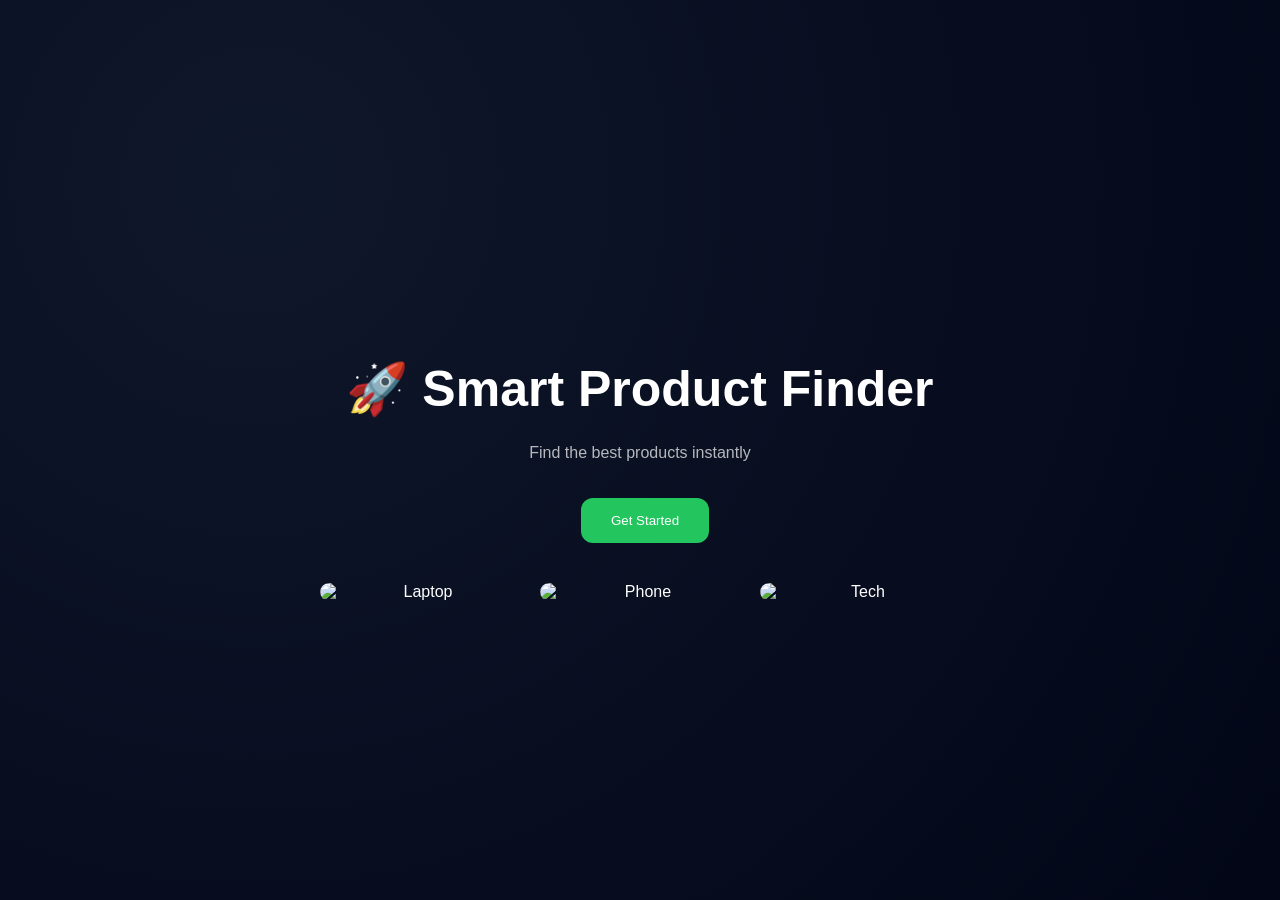
==== index.html @ 2dd52320 "final css complete" ====
<!DOCTYPE html>
<html>
<head>
<title>Smart Product Finder</title>
<link rel="stylesheet" href="static/style.css">
</head>

<body>

<div class="hero">

    <h1>🚀 Smart Product Finder</h1>
    <p>Find the best products instantly</p>

    <a href="search.html">
        <button class="start-btn">Get Started</button>
    </a>

    <!-- 🔥 IMAGE SECTION -->
    <div class="hero-images">

        <img src="https://images.unsplash.com/photo-1517336714731-489689fd1ca8" alt="Laptop">
        <img src="https://images.unsplash.com/photo-1511707171634-5f897ff02aa9" alt="Phone">
        <img src="https://images.unsplash.com/photo-1496181133206-80ce9b88a853" alt="Tech">

    </div>

</div>

</body>
</html>
---- static/style.css ----
/* BODY */
body{
margin:0;
font-family:Arial;
color:white;
background: radial-gradient(circle at 20% 20%, #0f172a, #020617);
cursor: url("https://cur.cursors-4u.net/cursors/cur-2/cur116.cur"), auto;
}

/* HERO (Landing Page) */
.hero{
height:100vh;
display:flex;
flex-direction:column;
justify-content:center;
align-items:center;
text-align:center;
}

.hero h1{
font-size:50px;
margin-bottom:10px;
}

.hero p{
opacity:0.7;
}

/* BUTTON */
.start-btn{
padding:15px 30px;
border:none;
border-radius:12px;
background:#22c55e;
color:white;
cursor:pointer;
margin-top:20px;
transition:0.3s;
}

.start-btn:hover{
transform:scale(1.1);
box-shadow:0 0 20px #22c55e;
}

/* HERO IMAGES */
.hero-images{
margin-top:40px;
display:flex;
gap:20px;
justify-content:center;
flex-wrap:wrap;
}

.hero-images img{
width:200px;
border-radius:15px;
transition:0.3s;
}

.hero-images img:hover{
transform:scale(1.1);
box-shadow:0 0 25px rgba(34,197,94,0.7);
}

/* NAVBAR */
.navbar{
display:flex;
justify-content:space-between;
align-items:center;
padding:15px 20px;
background:#0f172a;
}

.navbar a{
color:white;
text-decoration:none;
}

/* SEARCH TITLE */
h1{
text-align:center;
margin-top:60px;
}

/* SEARCH BOX */
.search-box{
text-align:center;
margin-top:20px;
}

input{
padding:15px;
width:300px;
border:none;
border-radius:10px;
outline:none;
}

/* BUTTON */
button{
padding:15px 25px;
margin-left:10px;
border:none;
border-radius:10px;
background:#22c55e;
color:white;
cursor:pointer;
transition:0.3s;
}

button:hover{
transform:scale(1.1);
box-shadow:0 0 20px #22c55e;
}

/* QUICK SEARCH */
.top-search{
text-align:center;
margin-top:20px;
}

.top-search span{
background:#22c55e;
padding:8px 12px;
margin:5px;
border-radius:8px;
cursor:pointer;
display:inline-block;
transition:0.3s;
}

.top-search span:hover{
background:#16a34a;
transform:scale(1.1);
}

/* CARDS */
.cards{
display:flex;
justify-content:center;
gap:20px;
margin-top:40px;
flex-wrap:wrap;
}

.card{
background:rgba(255,255,255,0.05);
backdrop-filter:blur(10px);
padding:20px;
border-radius:15px;
width:250px;
text-align:center;
transition:0.2s ease;
transform-style:preserve-3d;
}

.card:hover{
transform:translateY(-10px) scale(1.05);
box-shadow:0 0 30px rgba(34,197,94,0.7);
}

.card img{
width:100%;
border-radius:10px;
margin-bottom:10px;
}

/* TEXT */
.price{
color:#22c55e;
font-weight:bold;
}

.rating{
color:gold;
}

/* LOADER */
.loader{
text-align:center;
margin-top:20px;
display:none;
}
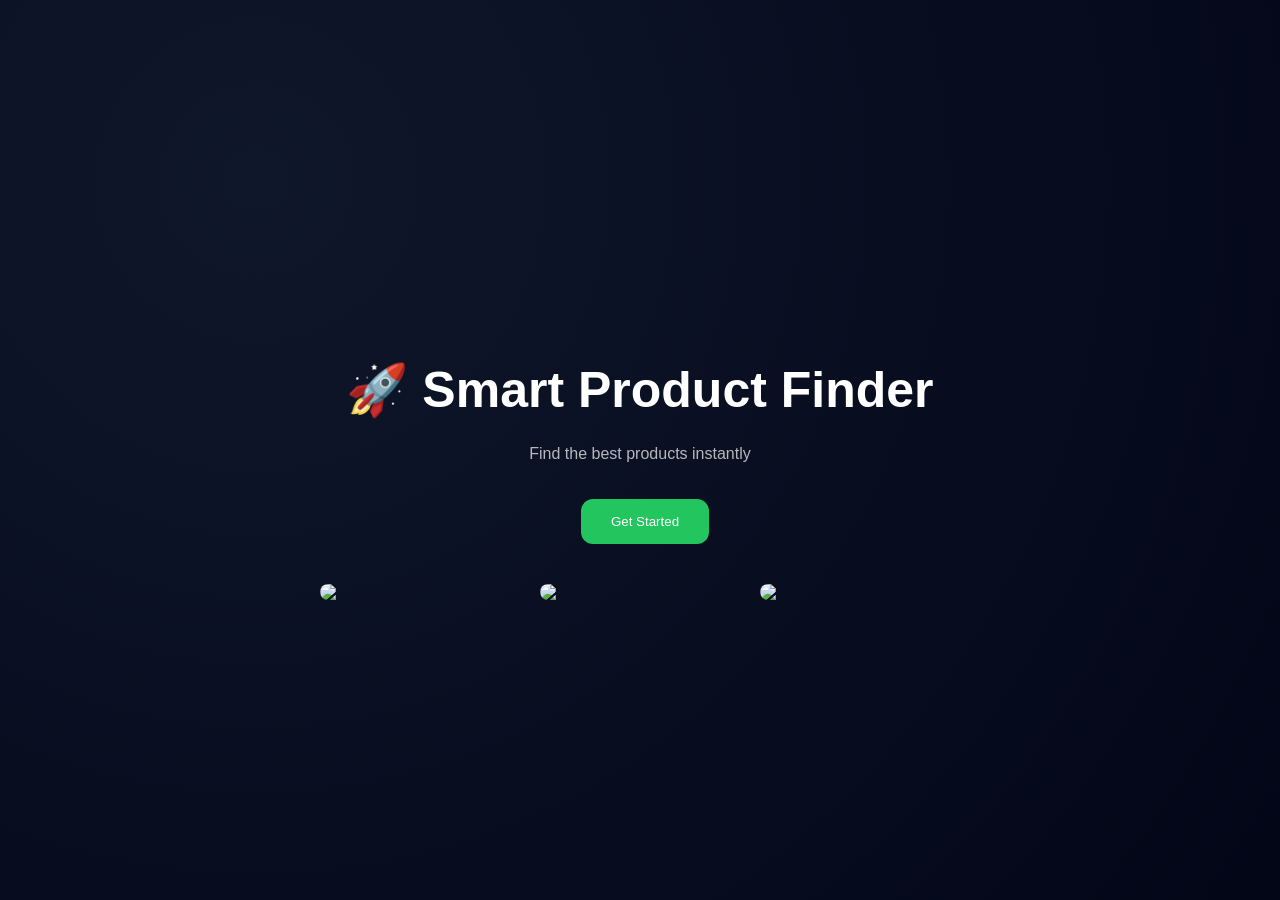
==== commit b04998b0: "added hero images" ====
--- a/index.html
+++ b/index.html
@@ -17,13 +17,13 @@
     </a>
 
     <!-- 🔥 IMAGE SECTION -->
-    <div class="hero-images">
+   <div class="hero-images">
 
-        <img src="https://images.unsplash.com/photo-1517336714731-489689fd1ca8" alt="Laptop">
-        <img src="https://images.unsplash.com/photo-1511707171634-5f897ff02aa9" alt="Phone">
-        <img src="https://images.unsplash.com/photo-1496181133206-80ce9b88a853" alt="Tech">
+    <img src="https://images.unsplash.com/photo-1517336714731-489689fd1ca8">
+    <img src="https://images.unsplash.com/photo-1511707171634-5f897ff02aa9">
+    <img src="https://images.unsplash.com/photo-1496181133206-80ce9b88a853">
 
-    </div>
+</div>
 
 </div>
 
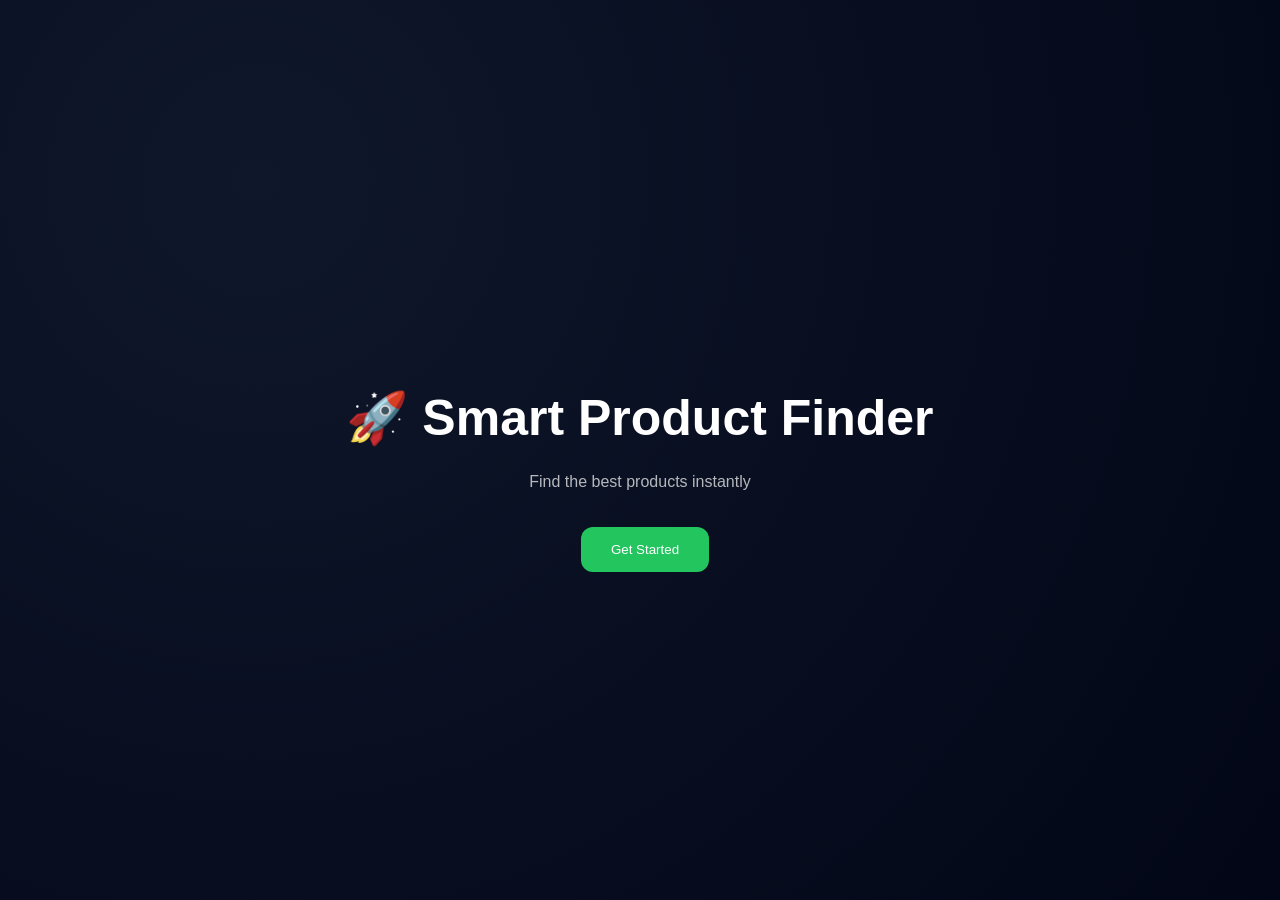
==== commit 8bb698a7: "added hero images" ====
--- a/index.html
+++ b/index.html
@@ -16,14 +16,7 @@
         <button class="start-btn">Get Started</button>
     </a>
 
-    <!-- 🔥 IMAGE SECTION -->
-   <div class="hero-images">
 
-    <img src="https://images.unsplash.com/photo-1517336714731-489689fd1ca8">
-    <img src="https://images.unsplash.com/photo-1511707171634-5f897ff02aa9">
-    <img src="https://images.unsplash.com/photo-1496181133206-80ce9b88a853">
-
-</div>
 
 </div>
 
--- a/static/style.css
+++ b/static/style.css
@@ -44,25 +44,7 @@
 box-shadow:0 0 20px #22c55e;
 }
 
-/* HERO IMAGES */
-.hero-images{
-margin-top:40px;
-display:flex;
-gap:20px;
-justify-content:center;
-flex-wrap:wrap;
-}
 
-.hero-images img{
-width:200px;
-border-radius:15px;
-transition:0.3s;
-}
-
-.hero-images img:hover{
-transform:scale(1.1);
-box-shadow:0 0 25px rgba(34,197,94,0.7);
-}
 
 /* NAVBAR */
 .navbar{
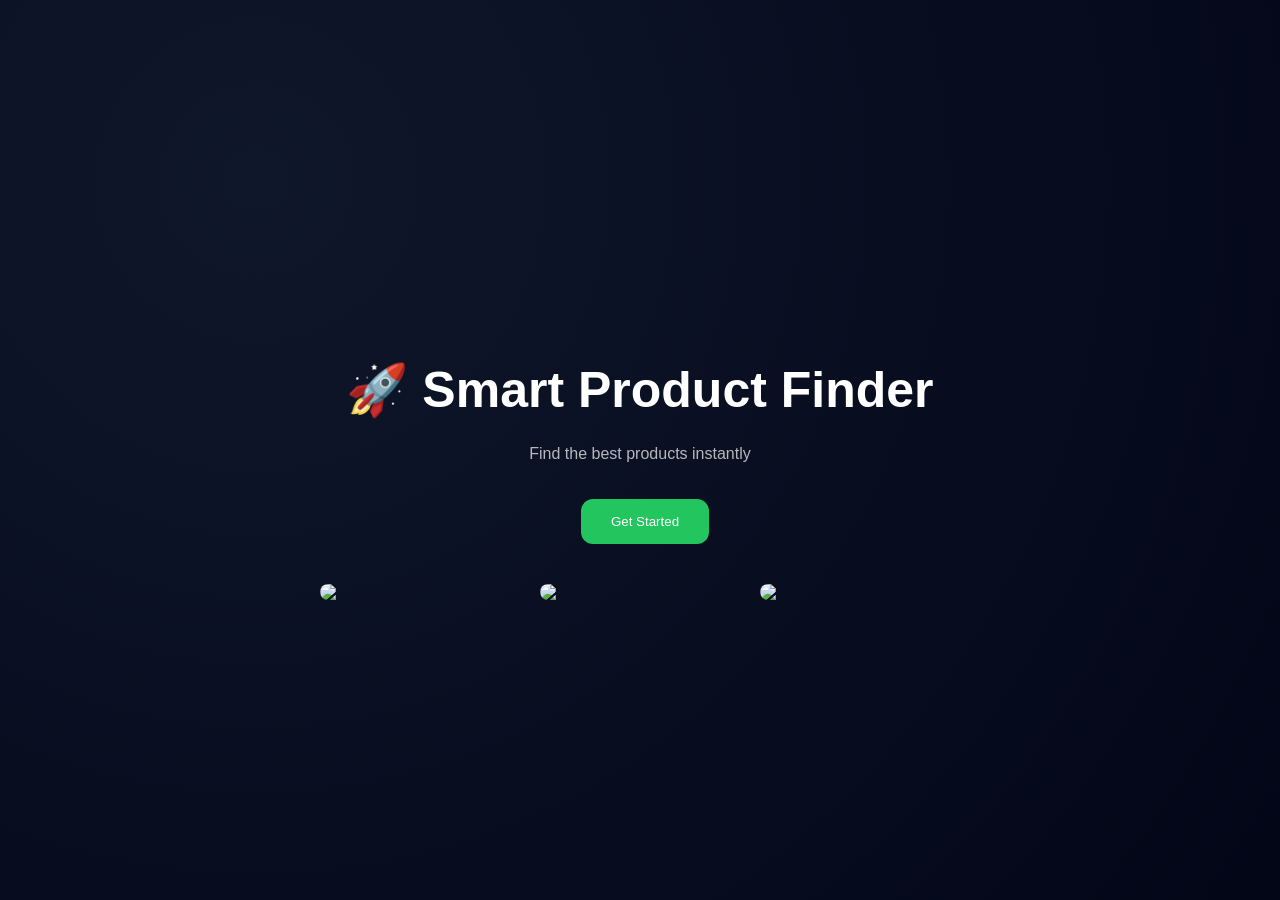
==== commit 3e502b9e: "added hero images" ====
--- a/index.html
+++ b/index.html
@@ -16,7 +16,13 @@
         <button class="start-btn">Get Started</button>
     </a>
 
+<div class="hero-images">
 
+    <img src="https://images.unsplash.com/photo-1517336714731-489689fd1ca8">
+    <img src="https://images.unsplash.com/photo-1511707171634-5f897ff02aa9">
+    <img src="https://images.unsplash.com/photo-1496181133206-80ce9b88a853">
+
+</div>
 
 </div>
 
--- a/static/style.css
+++ b/static/style.css
@@ -44,7 +44,24 @@
 box-shadow:0 0 20px #22c55e;
 }
 
+.hero-images{
+margin-top:40px;
+display:flex;
+gap:20px;
+justify-content:center;
+flex-wrap:wrap;
+}
 
+.hero-images img{
+width:200px;
+border-radius:15px;
+transition:0.3s;
+}
+
+.hero-images img:hover{
+transform:scale(1.1);
+box-shadow:0 0 25px rgba(34,197,94,0.7);
+}
 
 /* NAVBAR */
 .navbar{
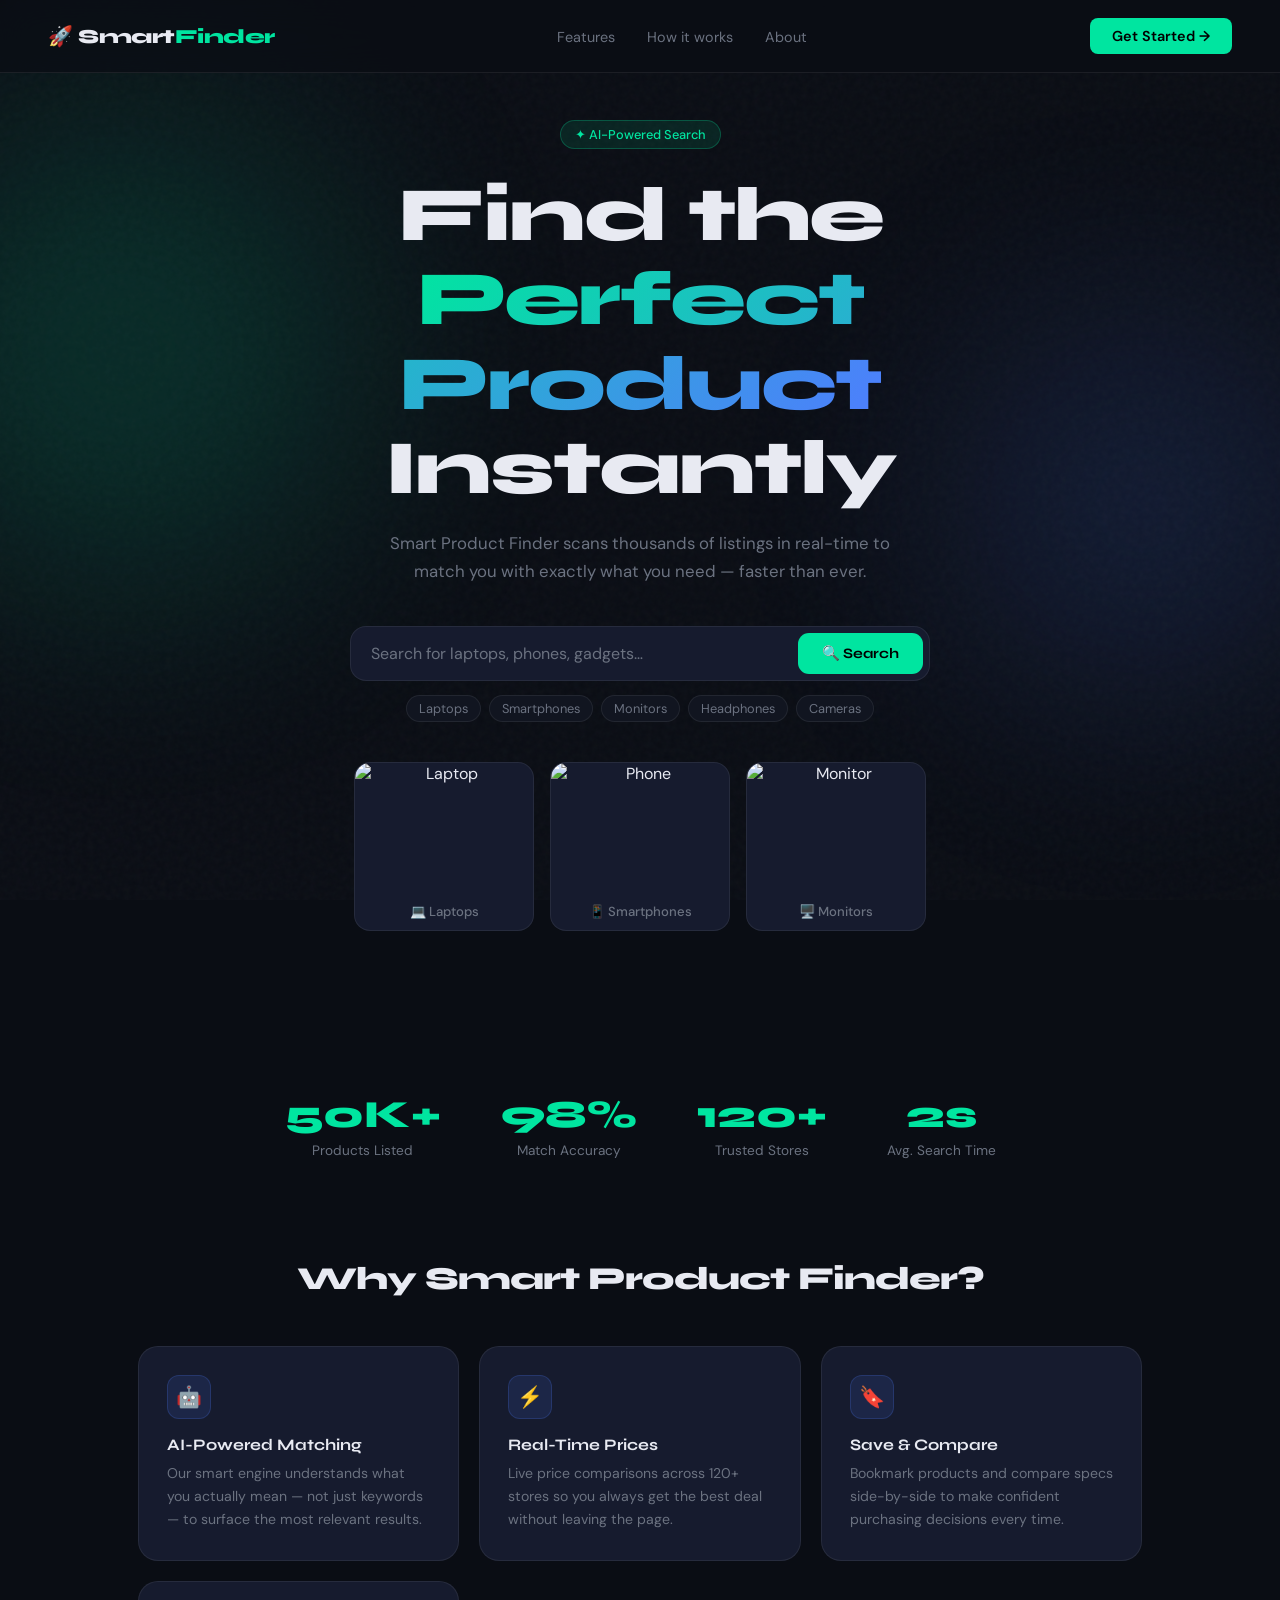
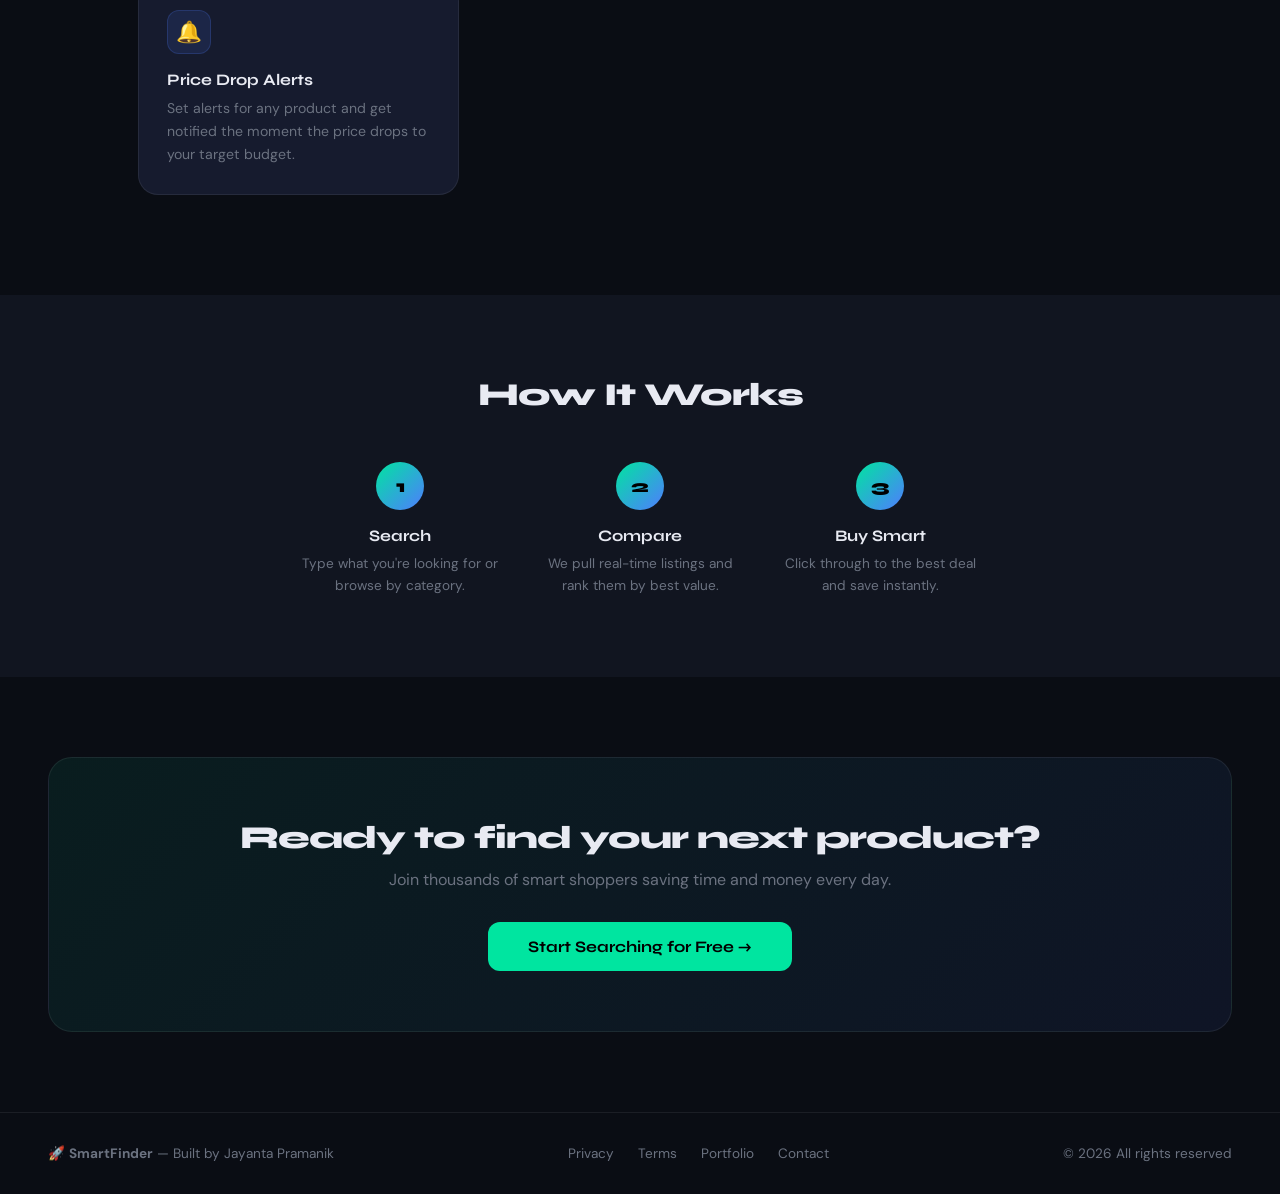
==== commit 65dec293: "added hero images" ====
--- a/index.html
+++ b/index.html
@@ -1,30 +1,420 @@
 <!DOCTYPE html>
-<html>
+<html lang="en">
 <head>
-<title>Smart Product Finder</title>
-<link rel="stylesheet" href="static/style.css">
+  <meta charset="UTF-8" />
+  <meta name="viewport" content="width=device-width, initial-scale=1.0"/>
+  <title>Smart Product Finder</title>
+  <link href="https://fonts.googleapis.com/css2?family=Syne:wght@400;600;700;800&family=DM+Sans:wght@300;400;500&display=swap" rel="stylesheet"/>
+  <style>
+    *, *::before, *::after { box-sizing: border-box; margin: 0; padding: 0; }
+
+    :root {
+      --bg: #0a0d14;
+      --surface: #111520;
+      --card: #161b2e;
+      --accent: #00e5a0;
+      --accent2: #4f7cff;
+      --text: #e8eaf2;
+      --muted: #6b7280;
+      --border: rgba(255,255,255,0.07);
+    }
+
+    html { scroll-behavior: smooth; }
+
+    body {
+      background: var(--bg);
+      color: var(--text);
+      font-family: 'DM Sans', sans-serif;
+      overflow-x: hidden;
+    }
+
+    /* ── NOISE OVERLAY ── */
+    body::before {
+      content: '';
+      position: fixed; inset: 0;
+      background-image: url("data:image/svg+xml,%3Csvg viewBox='0 0 200 200' xmlns='http://www.w3.org/2000/svg'%3E%3Cfilter id='n'%3E%3CfeTurbulence type='fractalNoise' baseFrequency='0.75' numOctaves='4' stitchTiles='stitch'/%3E%3C/filter%3E%3Crect width='100%25' height='100%25' filter='url(%23n)' opacity='0.03'/%3E%3C/svg%3E");
+      pointer-events: none; z-index: 0;
+    }
+
+    /* ── NAVBAR ── */
+    nav {
+      position: fixed; top: 0; left: 0; right: 0; z-index: 100;
+      display: flex; align-items: center; justify-content: space-between;
+      padding: 18px 48px;
+      background: rgba(10,13,20,0.7);
+      backdrop-filter: blur(20px);
+      border-bottom: 1px solid var(--border);
+    }
+    .logo {
+      font-family: 'Syne', sans-serif;
+      font-weight: 800; font-size: 1.25rem;
+      letter-spacing: -0.5px;
+    }
+    .logo span { color: var(--accent); }
+    .nav-links { display: flex; gap: 32px; list-style: none; }
+    .nav-links a {
+      color: var(--muted); text-decoration: none; font-size: 0.9rem;
+      transition: color 0.2s;
+    }
+    .nav-links a:hover { color: var(--text); }
+    .nav-cta {
+      background: var(--accent); color: #000;
+      border: none; padding: 9px 22px; border-radius: 8px;
+      font-family: 'DM Sans', sans-serif; font-weight: 600; font-size: 0.9rem;
+      cursor: pointer; transition: opacity 0.2s;
+    }
+    .nav-cta:hover { opacity: 0.85; }
+
+    /* ── HERO ── */
+    .hero {
+      min-height: 100vh;
+      display: flex; flex-direction: column;
+      align-items: center; justify-content: center;
+      text-align: center;
+      padding: 120px 24px 80px;
+      position: relative;
+    }
+
+    /* Glow blobs */
+    .blob {
+      position: absolute; border-radius: 50%;
+      filter: blur(120px); opacity: 0.15; pointer-events: none;
+    }
+    .blob-1 { width: 500px; height: 500px; background: var(--accent); top: 10%; left: -10%; }
+    .blob-2 { width: 400px; height: 400px; background: var(--accent2); top: 30%; right: -5%; }
+
+    .badge {
+      display: inline-flex; align-items: center; gap: 6px;
+      background: rgba(0,229,160,0.1); border: 1px solid rgba(0,229,160,0.25);
+      color: var(--accent); padding: 5px 14px; border-radius: 100px;
+      font-size: 0.8rem; font-weight: 500; margin-bottom: 24px;
+      animation: fadeUp 0.6s ease both;
+    }
+
+    h1 {
+      font-family: 'Syne', sans-serif;
+      font-size: clamp(2.4rem, 6vw, 5rem);
+      font-weight: 800;
+      line-height: 1.1;
+      letter-spacing: -2px;
+      max-width: 750px;
+      animation: fadeUp 0.6s 0.1s ease both;
+    }
+    h1 em {
+      font-style: normal;
+      background: linear-gradient(135deg, var(--accent), var(--accent2));
+      -webkit-background-clip: text; -webkit-text-fill-color: transparent;
+    }
+
+    .hero-sub {
+      margin-top: 18px; max-width: 500px;
+      color: var(--muted); font-size: 1.05rem; line-height: 1.7;
+      animation: fadeUp 0.6s 0.2s ease both;
+    }
+
+    /* ── SEARCH BAR ── */
+    .search-wrap {
+      margin-top: 40px; width: 100%; max-width: 580px;
+      animation: fadeUp 0.6s 0.3s ease both;
+    }
+    .search-bar {
+      display: flex; align-items: center;
+      background: var(--card);
+      border: 1.5px solid var(--border);
+      border-radius: 16px; padding: 6px 6px 6px 20px;
+      transition: border-color 0.2s;
+    }
+    .search-bar:focus-within { border-color: var(--accent); }
+    .search-bar input {
+      flex: 1; background: none; border: none; outline: none;
+      color: var(--text); font-family: 'DM Sans', sans-serif;
+      font-size: 1rem; padding: 10px 0;
+    }
+    .search-bar input::placeholder { color: var(--muted); }
+    .search-btn {
+      background: var(--accent); color: #000;
+      border: none; padding: 12px 24px; border-radius: 11px;
+      font-family: 'Syne', sans-serif; font-weight: 700; font-size: 0.9rem;
+      cursor: pointer; transition: opacity 0.2s; white-space: nowrap;
+    }
+    .search-btn:hover { opacity: 0.85; }
+
+    .search-tags {
+      margin-top: 14px; display: flex; gap: 8px; flex-wrap: wrap; justify-content: center;
+    }
+    .tag {
+      background: var(--surface); border: 1px solid var(--border);
+      color: var(--muted); padding: 4px 12px; border-radius: 100px;
+      font-size: 0.8rem; cursor: pointer; transition: all 0.2s;
+    }
+    .tag:hover { border-color: var(--accent); color: var(--accent); }
+
+    /* ── PRODUCT CARDS ── */
+    .cards-section {
+      padding: 40px 24px 0;
+      display: flex; gap: 16px; justify-content: center; flex-wrap: wrap;
+      animation: fadeUp 0.6s 0.4s ease both;
+    }
+    .prod-card {
+      width: 180px; border-radius: 16px; overflow: hidden;
+      border: 1px solid var(--border);
+      background: var(--card);
+      transition: transform 0.25s, border-color 0.25s;
+      cursor: pointer;
+    }
+    .prod-card:hover { transform: translateY(-6px); border-color: var(--accent); }
+    .prod-card img { width: 100%; height: 130px; object-fit: cover; display: block; }
+    .prod-card-label {
+      padding: 10px 12px;
+      font-size: 0.82rem; color: var(--muted); font-weight: 500;
+    }
+
+    /* ── STATS ── */
+    .stats {
+      display: flex; justify-content: center; gap: 60px;
+      padding: 80px 24px 0; flex-wrap: wrap;
+    }
+    .stat { text-align: center; }
+    .stat-num {
+      font-family: 'Syne', sans-serif; font-size: 2.4rem; font-weight: 800;
+      color: var(--accent);
+    }
+    .stat-label { color: var(--muted); font-size: 0.85rem; margin-top: 4px; }
+
+    /* ── FEATURES ── */
+    .features {
+      padding: 100px 48px;
+      max-width: 1100px; margin: 0 auto;
+    }
+    .section-title {
+      font-family: 'Syne', sans-serif; font-size: 2rem; font-weight: 800;
+      letter-spacing: -1px; margin-bottom: 48px; text-align: center;
+    }
+    .features-grid {
+      display: grid; grid-template-columns: repeat(auto-fit, minmax(280px, 1fr));
+      gap: 20px;
+    }
+    .feature-card {
+      background: var(--card); border: 1px solid var(--border);
+      border-radius: 20px; padding: 28px;
+      transition: border-color 0.2s, transform 0.2s;
+    }
+    .feature-card:hover { border-color: var(--accent2); transform: translateY(-4px); }
+    .feat-icon {
+      width: 44px; height: 44px; border-radius: 12px;
+      background: rgba(79,124,255,0.12); border: 1px solid rgba(79,124,255,0.2);
+      display: flex; align-items: center; justify-content: center;
+      font-size: 1.3rem; margin-bottom: 16px;
+    }
+    .feature-card h3 {
+      font-family: 'Syne', sans-serif; font-size: 1rem; font-weight: 700;
+      margin-bottom: 8px;
+    }
+    .feature-card p { color: var(--muted); font-size: 0.88rem; line-height: 1.65; }
+
+    /* ── HOW IT WORKS ── */
+    .how {
+      background: var(--surface);
+      padding: 80px 48px;
+      text-align: center;
+    }
+    .steps {
+      display: flex; justify-content: center; gap: 40px;
+      max-width: 800px; margin: 48px auto 0; flex-wrap: wrap;
+    }
+    .step { max-width: 200px; }
+    .step-num {
+      width: 48px; height: 48px; border-radius: 50%;
+      background: linear-gradient(135deg, var(--accent), var(--accent2));
+      color: #000; font-family: 'Syne', sans-serif; font-weight: 800;
+      font-size: 1.1rem;
+      display: flex; align-items: center; justify-content: center;
+      margin: 0 auto 16px;
+    }
+    .step h4 {
+      font-family: 'Syne', sans-serif; font-weight: 700;
+      margin-bottom: 8px;
+    }
+    .step p { color: var(--muted); font-size: 0.85rem; line-height: 1.6; }
+
+    /* ── CTA BANNER ── */
+    .cta-banner {
+      margin: 80px 48px;
+      background: linear-gradient(135deg, rgba(0,229,160,0.08), rgba(79,124,255,0.08));
+      border: 1px solid var(--border);
+      border-radius: 24px; padding: 60px 40px;
+      text-align: center;
+    }
+    .cta-banner h2 {
+      font-family: 'Syne', sans-serif; font-size: 2rem; font-weight: 800;
+      letter-spacing: -1px; margin-bottom: 12px;
+    }
+    .cta-banner p { color: var(--muted); margin-bottom: 32px; }
+    .cta-big {
+      background: var(--accent); color: #000;
+      border: none; padding: 15px 40px; border-radius: 12px;
+      font-family: 'Syne', sans-serif; font-weight: 700; font-size: 1rem;
+      cursor: pointer; transition: opacity 0.2s;
+    }
+    .cta-big:hover { opacity: 0.85; }
+
+    /* ── FOOTER ── */
+    footer {
+      border-top: 1px solid var(--border);
+      padding: 32px 48px;
+      display: flex; justify-content: space-between; align-items: center;
+      flex-wrap: wrap; gap: 16px;
+      color: var(--muted); font-size: 0.85rem;
+    }
+    footer a { color: var(--muted); text-decoration: none; }
+    footer a:hover { color: var(--text); }
+
+    /* ── ANIMATIONS ── */
+    @keyframes fadeUp {
+      from { opacity: 0; transform: translateY(24px); }
+      to   { opacity: 1; transform: translateY(0); }
+    }
+
+    @media (max-width: 640px) {
+      nav { padding: 16px 20px; }
+      .nav-links { display: none; }
+      .features { padding: 60px 20px; }
+      .cta-banner { margin: 40px 20px; }
+      footer { padding: 24px 20px; flex-direction: column; text-align: center; }
+    }
+  </style>
 </head>
-
 <body>
 
-<div class="hero">
-
-    <h1>🚀 Smart Product Finder</h1>
-    <p>Find the best products instantly</p>
-
-    <a href="search.html">
-        <button class="start-btn">Get Started</button>
-    </a>
-
-<div class="hero-images">
-
-    <img src="https://images.unsplash.com/photo-1517336714731-489689fd1ca8">
-    <img src="https://images.unsplash.com/photo-1511707171634-5f897ff02aa9">
-    <img src="https://images.unsplash.com/photo-1496181133206-80ce9b88a853">
-
+<!-- NAVBAR -->
+<nav>
+  <div class="logo">🚀 Smart<span>Finder</span></div>
+  <ul class="nav-links">
+    <li><a href="#features">Features</a></li>
+    <li><a href="#how">How it works</a></li>
+    <li><a href="#about">About</a></li>
+  </ul>
+  <button class="nav-cta">Get Started →</button>
+</nav>
+
+<!-- HERO -->
+<section class="hero">
+  <div class="blob blob-1"></div>
+  <div class="blob blob-2"></div>
+
+  <div class="badge">✦ AI-Powered Search</div>
+
+  <h1>Find the <em>Perfect Product</em><br/>Instantly</h1>
+  <p class="hero-sub">
+    Smart Product Finder scans thousands of listings in real-time to match you
+    with exactly what you need — faster than ever.
+  </p>
+
+  <div class="search-wrap">
+    <div class="search-bar">
+      <input type="text" placeholder="Search for laptops, phones, gadgets…"/>
+      <button class="search-btn">🔍 Search</button>
+    </div>
+    <div class="search-tags">
+      <span class="tag">Laptops</span>
+      <span class="tag">Smartphones</span>
+      <span class="tag">Monitors</span>
+      <span class="tag">Headphones</span>
+      <span class="tag">Cameras</span>
+    </div>
+  </div>
+
+  <div class="cards-section">
+    <div class="prod-card">
+      <img src="https://images.unsplash.com/photo-1496181133206-80ce9b88a853?w=400&q=80" alt="Laptop"/>
+      <div class="prod-card-label">💻 Laptops</div>
+    </div>
+    <div class="prod-card">
+      <img src="https://images.unsplash.com/photo-1592750475338-74b7b21085ab?w=400&q=80" alt="Phone"/>
+      <div class="prod-card-label">📱 Smartphones</div>
+    </div>
+    <div class="prod-card">
+      <img src="https://images.unsplash.com/photo-1527443224154-c4a3942d3acf?w=400&q=80" alt="Monitor"/>
+      <div class="prod-card-label">🖥️ Monitors</div>
+    </div>
+  </div>
+</section>
+
+<!-- STATS -->
+<div class="stats">
+  <div class="stat"><div class="stat-num">50K+</div><div class="stat-label">Products Listed</div></div>
+  <div class="stat"><div class="stat-num">98%</div><div class="stat-label">Match Accuracy</div></div>
+  <div class="stat"><div class="stat-num">120+</div><div class="stat-label">Trusted Stores</div></div>
+  <div class="stat"><div class="stat-num">2s</div><div class="stat-label">Avg. Search Time</div></div>
 </div>
 
+<!-- FEATURES -->
+<section class="features" id="features">
+  <div class="section-title">Why Smart Product Finder?</div>
+  <div class="features-grid">
+    <div class="feature-card">
+      <div class="feat-icon">🤖</div>
+      <h3>AI-Powered Matching</h3>
+      <p>Our smart engine understands what you actually mean — not just keywords — to surface the most relevant results.</p>
+    </div>
+    <div class="feature-card">
+      <div class="feat-icon">⚡</div>
+      <h3>Real-Time Prices</h3>
+      <p>Live price comparisons across 120+ stores so you always get the best deal without leaving the page.</p>
+    </div>
+    <div class="feature-card">
+      <div class="feat-icon">🔖</div>
+      <h3>Save & Compare</h3>
+      <p>Bookmark products and compare specs side-by-side to make confident purchasing decisions every time.</p>
+    </div>
+    <div class="feature-card">
+      <div class="feat-icon">🔔</div>
+      <h3>Price Drop Alerts</h3>
+      <p>Set alerts for any product and get notified the moment the price drops to your target budget.</p>
+    </div>
+  </div>
+</section>
+
+<!-- HOW IT WORKS -->
+<section class="how" id="how">
+  <div class="section-title">How It Works</div>
+  <div class="steps">
+    <div class="step">
+      <div class="step-num">1</div>
+      <h4>Search</h4>
+      <p>Type what you're looking for or browse by category.</p>
+    </div>
+    <div class="step">
+      <div class="step-num">2</div>
+      <h4>Compare</h4>
+      <p>We pull real-time listings and rank them by best value.</p>
+    </div>
+    <div class="step">
+      <div class="step-num">3</div>
+      <h4>Buy Smart</h4>
+      <p>Click through to the best deal and save instantly.</p>
+    </div>
+  </div>
+</section>
+
+<!-- CTA BANNER -->
+<div class="cta-banner">
+  <h2>Ready to find your next product?</h2>
+  <p>Join thousands of smart shoppers saving time and money every day.</p>
+  <button class="cta-big">Start Searching for Free →</button>
 </div>
+
+<!-- FOOTER -->
+<footer>
+  <div>🚀 <strong>SmartFinder</strong> — Built by Jayanta Pramanik</div>
+  <div style="display:flex;gap:24px;">
+    <a href="#">Privacy</a>
+    <a href="#">Terms</a>
+    <a href="https://jayanta-pramanik.github.io">Portfolio</a>
+    <a href="#">Contact</a>
+  </div>
+  <div>© 2026 All rights reserved</div>
+</footer>
 
 </body>
 </html>
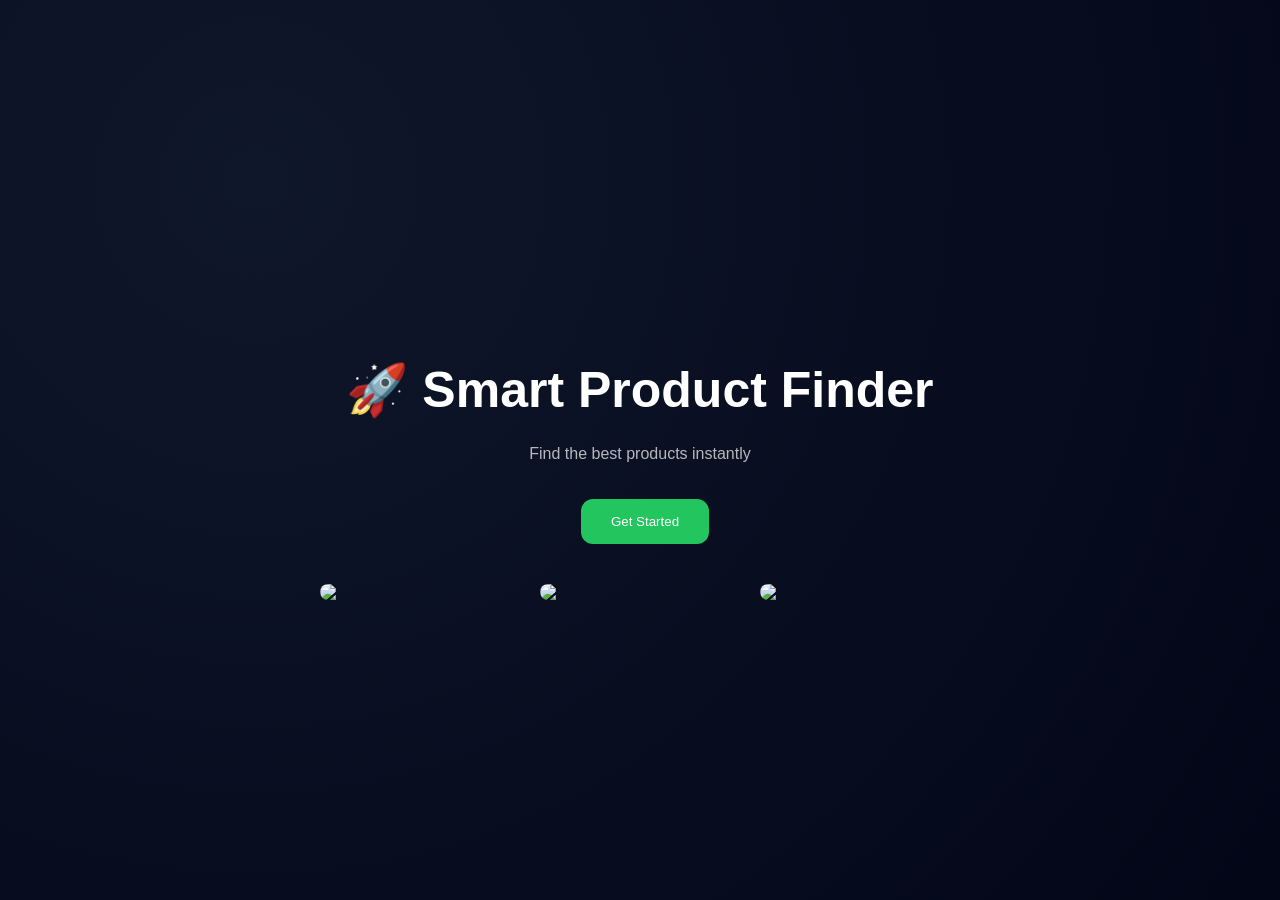
==== commit c0810a7a: "added hero images" ====
--- a/index.html
+++ b/index.html
@@ -1,420 +1,30 @@
 <!DOCTYPE html>
-<html lang="en">
+<html>
 <head>
-  <meta charset="UTF-8" />
-  <meta name="viewport" content="width=device-width, initial-scale=1.0"/>
-  <title>Smart Product Finder</title>
-  <link href="https://fonts.googleapis.com/css2?family=Syne:wght@400;600;700;800&family=DM+Sans:wght@300;400;500&display=swap" rel="stylesheet"/>
-  <style>
-    *, *::before, *::after { box-sizing: border-box; margin: 0; padding: 0; }
+<title>Smart Product Finder</title>
+<link rel="stylesheet" href="static/style.css">
+</head>
 
-    :root {
-      --bg: #0a0d14;
-      --surface: #111520;
-      --card: #161b2e;
-      --accent: #00e5a0;
-      --accent2: #4f7cff;
-      --text: #e8eaf2;
-      --muted: #6b7280;
-      --border: rgba(255,255,255,0.07);
-    }
-
-    html { scroll-behavior: smooth; }
-
-    body {
-      background: var(--bg);
-      color: var(--text);
-      font-family: 'DM Sans', sans-serif;
-      overflow-x: hidden;
-    }
-
-    /* ── NOISE OVERLAY ── */
-    body::before {
-      content: '';
-      position: fixed; inset: 0;
-      background-image: url("data:image/svg+xml,%3Csvg viewBox='0 0 200 200' xmlns='http://www.w3.org/2000/svg'%3E%3Cfilter id='n'%3E%3CfeTurbulence type='fractalNoise' baseFrequency='0.75' numOctaves='4' stitchTiles='stitch'/%3E%3C/filter%3E%3Crect width='100%25' height='100%25' filter='url(%23n)' opacity='0.03'/%3E%3C/svg%3E");
-      pointer-events: none; z-index: 0;
-    }
-
-    /* ── NAVBAR ── */
-    nav {
-      position: fixed; top: 0; left: 0; right: 0; z-index: 100;
-      display: flex; align-items: center; justify-content: space-between;
-      padding: 18px 48px;
-      background: rgba(10,13,20,0.7);
-      backdrop-filter: blur(20px);
-      border-bottom: 1px solid var(--border);
-    }
-    .logo {
-      font-family: 'Syne', sans-serif;
-      font-weight: 800; font-size: 1.25rem;
-      letter-spacing: -0.5px;
-    }
-    .logo span { color: var(--accent); }
-    .nav-links { display: flex; gap: 32px; list-style: none; }
-    .nav-links a {
-      color: var(--muted); text-decoration: none; font-size: 0.9rem;
-      transition: color 0.2s;
-    }
-    .nav-links a:hover { color: var(--text); }
-    .nav-cta {
-      background: var(--accent); color: #000;
-      border: none; padding: 9px 22px; border-radius: 8px;
-      font-family: 'DM Sans', sans-serif; font-weight: 600; font-size: 0.9rem;
-      cursor: pointer; transition: opacity 0.2s;
-    }
-    .nav-cta:hover { opacity: 0.85; }
-
-    /* ── HERO ── */
-    .hero {
-      min-height: 100vh;
-      display: flex; flex-direction: column;
-      align-items: center; justify-content: center;
-      text-align: center;
-      padding: 120px 24px 80px;
-      position: relative;
-    }
-
-    /* Glow blobs */
-    .blob {
-      position: absolute; border-radius: 50%;
-      filter: blur(120px); opacity: 0.15; pointer-events: none;
-    }
-    .blob-1 { width: 500px; height: 500px; background: var(--accent); top: 10%; left: -10%; }
-    .blob-2 { width: 400px; height: 400px; background: var(--accent2); top: 30%; right: -5%; }
-
-    .badge {
-      display: inline-flex; align-items: center; gap: 6px;
-      background: rgba(0,229,160,0.1); border: 1px solid rgba(0,229,160,0.25);
-      color: var(--accent); padding: 5px 14px; border-radius: 100px;
-      font-size: 0.8rem; font-weight: 500; margin-bottom: 24px;
-      animation: fadeUp 0.6s ease both;
-    }
-
-    h1 {
-      font-family: 'Syne', sans-serif;
-      font-size: clamp(2.4rem, 6vw, 5rem);
-      font-weight: 800;
-      line-height: 1.1;
-      letter-spacing: -2px;
-      max-width: 750px;
-      animation: fadeUp 0.6s 0.1s ease both;
-    }
-    h1 em {
-      font-style: normal;
-      background: linear-gradient(135deg, var(--accent), var(--accent2));
-      -webkit-background-clip: text; -webkit-text-fill-color: transparent;
-    }
-
-    .hero-sub {
-      margin-top: 18px; max-width: 500px;
-      color: var(--muted); font-size: 1.05rem; line-height: 1.7;
-      animation: fadeUp 0.6s 0.2s ease both;
-    }
-
-    /* ── SEARCH BAR ── */
-    .search-wrap {
-      margin-top: 40px; width: 100%; max-width: 580px;
-      animation: fadeUp 0.6s 0.3s ease both;
-    }
-    .search-bar {
-      display: flex; align-items: center;
-      background: var(--card);
-      border: 1.5px solid var(--border);
-      border-radius: 16px; padding: 6px 6px 6px 20px;
-      transition: border-color 0.2s;
-    }
-    .search-bar:focus-within { border-color: var(--accent); }
-    .search-bar input {
-      flex: 1; background: none; border: none; outline: none;
-      color: var(--text); font-family: 'DM Sans', sans-serif;
-      font-size: 1rem; padding: 10px 0;
-    }
-    .search-bar input::placeholder { color: var(--muted); }
-    .search-btn {
-      background: var(--accent); color: #000;
-      border: none; padding: 12px 24px; border-radius: 11px;
-      font-family: 'Syne', sans-serif; font-weight: 700; font-size: 0.9rem;
-      cursor: pointer; transition: opacity 0.2s; white-space: nowrap;
-    }
-    .search-btn:hover { opacity: 0.85; }
-
-    .search-tags {
-      margin-top: 14px; display: flex; gap: 8px; flex-wrap: wrap; justify-content: center;
-    }
-    .tag {
-      background: var(--surface); border: 1px solid var(--border);
-      color: var(--muted); padding: 4px 12px; border-radius: 100px;
-      font-size: 0.8rem; cursor: pointer; transition: all 0.2s;
-    }
-    .tag:hover { border-color: var(--accent); color: var(--accent); }
-
-    /* ── PRODUCT CARDS ── */
-    .cards-section {
-      padding: 40px 24px 0;
-      display: flex; gap: 16px; justify-content: center; flex-wrap: wrap;
-      animation: fadeUp 0.6s 0.4s ease both;
-    }
-    .prod-card {
-      width: 180px; border-radius: 16px; overflow: hidden;
-      border: 1px solid var(--border);
-      background: var(--card);
-      transition: transform 0.25s, border-color 0.25s;
-      cursor: pointer;
-    }
-    .prod-card:hover { transform: translateY(-6px); border-color: var(--accent); }
-    .prod-card img { width: 100%; height: 130px; object-fit: cover; display: block; }
-    .prod-card-label {
-      padding: 10px 12px;
-      font-size: 0.82rem; color: var(--muted); font-weight: 500;
-    }
-
-    /* ── STATS ── */
-    .stats {
-      display: flex; justify-content: center; gap: 60px;
-      padding: 80px 24px 0; flex-wrap: wrap;
-    }
-    .stat { text-align: center; }
-    .stat-num {
-      font-family: 'Syne', sans-serif; font-size: 2.4rem; font-weight: 800;
-      color: var(--accent);
-    }
-    .stat-label { color: var(--muted); font-size: 0.85rem; margin-top: 4px; }
-
-    /* ── FEATURES ── */
-    .features {
-      padding: 100px 48px;
-      max-width: 1100px; margin: 0 auto;
-    }
-    .section-title {
-      font-family: 'Syne', sans-serif; font-size: 2rem; font-weight: 800;
-      letter-spacing: -1px; margin-bottom: 48px; text-align: center;
-    }
-    .features-grid {
-      display: grid; grid-template-columns: repeat(auto-fit, minmax(280px, 1fr));
-      gap: 20px;
-    }
-    .feature-card {
-      background: var(--card); border: 1px solid var(--border);
-      border-radius: 20px; padding: 28px;
-      transition: border-color 0.2s, transform 0.2s;
-    }
-    .feature-card:hover { border-color: var(--accent2); transform: translateY(-4px); }
-    .feat-icon {
-      width: 44px; height: 44px; border-radius: 12px;
-      background: rgba(79,124,255,0.12); border: 1px solid rgba(79,124,255,0.2);
-      display: flex; align-items: center; justify-content: center;
-      font-size: 1.3rem; margin-bottom: 16px;
-    }
-    .feature-card h3 {
-      font-family: 'Syne', sans-serif; font-size: 1rem; font-weight: 700;
-      margin-bottom: 8px;
-    }
-    .feature-card p { color: var(--muted); font-size: 0.88rem; line-height: 1.65; }
-
-    /* ── HOW IT WORKS ── */
-    .how {
-      background: var(--surface);
-      padding: 80px 48px;
-      text-align: center;
-    }
-    .steps {
-      display: flex; justify-content: center; gap: 40px;
-      max-width: 800px; margin: 48px auto 0; flex-wrap: wrap;
-    }
-    .step { max-width: 200px; }
-    .step-num {
-      width: 48px; height: 48px; border-radius: 50%;
-      background: linear-gradient(135deg, var(--accent), var(--accent2));
-      color: #000; font-family: 'Syne', sans-serif; font-weight: 800;
-      font-size: 1.1rem;
-      display: flex; align-items: center; justify-content: center;
-      margin: 0 auto 16px;
-    }
-    .step h4 {
-      font-family: 'Syne', sans-serif; font-weight: 700;
-      margin-bottom: 8px;
-    }
-    .step p { color: var(--muted); font-size: 0.85rem; line-height: 1.6; }
-
-    /* ── CTA BANNER ── */
-    .cta-banner {
-      margin: 80px 48px;
-      background: linear-gradient(135deg, rgba(0,229,160,0.08), rgba(79,124,255,0.08));
-      border: 1px solid var(--border);
-      border-radius: 24px; padding: 60px 40px;
-      text-align: center;
-    }
-    .cta-banner h2 {
-      font-family: 'Syne', sans-serif; font-size: 2rem; font-weight: 800;
-      letter-spacing: -1px; margin-bottom: 12px;
-    }
-    .cta-banner p { color: var(--muted); margin-bottom: 32px; }
-    .cta-big {
-      background: var(--accent); color: #000;
-      border: none; padding: 15px 40px; border-radius: 12px;
-      font-family: 'Syne', sans-serif; font-weight: 700; font-size: 1rem;
-      cursor: pointer; transition: opacity 0.2s;
-    }
-    .cta-big:hover { opacity: 0.85; }
-
-    /* ── FOOTER ── */
-    footer {
-      border-top: 1px solid var(--border);
-      padding: 32px 48px;
-      display: flex; justify-content: space-between; align-items: center;
-      flex-wrap: wrap; gap: 16px;
-      color: var(--muted); font-size: 0.85rem;
-    }
-    footer a { color: var(--muted); text-decoration: none; }
-    footer a:hover { color: var(--text); }
-
-    /* ── ANIMATIONS ── */
-    @keyframes fadeUp {
-      from { opacity: 0; transform: translateY(24px); }
-      to   { opacity: 1; transform: translateY(0); }
-    }
-
-    @media (max-width: 640px) {
-      nav { padding: 16px 20px; }
-      .nav-links { display: none; }
-      .features { padding: 60px 20px; }
-      .cta-banner { margin: 40px 20px; }
-      footer { padding: 24px 20px; flex-direction: column; text-align: center; }
-    }
-  </style>
-</head>
 <body>
 
-<!-- NAVBAR -->
-<nav>
-  <div class="logo">🚀 Smart<span>Finder</span></div>
-  <ul class="nav-links">
-    <li><a href="#features">Features</a></li>
-    <li><a href="#how">How it works</a></li>
-    <li><a href="#about">About</a></li>
-  </ul>
-  <button class="nav-cta">Get Started →</button>
-</nav>
+<div class="hero">
 
-<!-- HERO -->
-<section class="hero">
-  <div class="blob blob-1"></div>
-  <div class="blob blob-2"></div>
+    <h1>🚀 Smart Product Finder</h1>
+    <p>Find the best products instantly</p>
 
-  <div class="badge">✦ AI-Powered Search</div>
+    <a href="search.html">
+        <button class="start-btn">Get Started</button>
+    </a>
 
-  <h1>Find the <em>Perfect Product</em><br/>Instantly</h1>
-  <p class="hero-sub">
-    Smart Product Finder scans thousands of listings in real-time to match you
-    with exactly what you need — faster than ever.
-  </p>
+<div class="hero-images">
 
-  <div class="search-wrap">
-    <div class="search-bar">
-      <input type="text" placeholder="Search for laptops, phones, gadgets…"/>
-      <button class="search-btn">🔍 Search</button>
-    </div>
-    <div class="search-tags">
-      <span class="tag">Laptops</span>
-      <span class="tag">Smartphones</span>
-      <span class="tag">Monitors</span>
-      <span class="tag">Headphones</span>
-      <span class="tag">Cameras</span>
-    </div>
-  </div>
+    <img src="https://images.unsplash.com/photo-1517336714731-489689fd1ca8">
+    <img src="https://images.unsplash.com/photo-1511707171634-5f897ff02aa9">
+    <img src="https://images.unsplash.com/photo-1496181133206-80ce9b88a853">
 
-  <div class="cards-section">
-    <div class="prod-card">
-      <img src="https://images.unsplash.com/photo-1496181133206-80ce9b88a853?w=400&q=80" alt="Laptop"/>
-      <div class="prod-card-label">💻 Laptops</div>
-    </div>
-    <div class="prod-card">
-      <img src="https://images.unsplash.com/photo-1592750475338-74b7b21085ab?w=400&q=80" alt="Phone"/>
-      <div class="prod-card-label">📱 Smartphones</div>
-    </div>
-    <div class="prod-card">
-      <img src="https://images.unsplash.com/photo-1527443224154-c4a3942d3acf?w=400&q=80" alt="Monitor"/>
-      <div class="prod-card-label">🖥️ Monitors</div>
-    </div>
-  </div>
-</section>
-
-<!-- STATS -->
-<div class="stats">
-  <div class="stat"><div class="stat-num">50K+</div><div class="stat-label">Products Listed</div></div>
-  <div class="stat"><div class="stat-num">98%</div><div class="stat-label">Match Accuracy</div></div>
-  <div class="stat"><div class="stat-num">120+</div><div class="stat-label">Trusted Stores</div></div>
-  <div class="stat"><div class="stat-num">2s</div><div class="stat-label">Avg. Search Time</div></div>
 </div>
 
-<!-- FEATURES -->
-<section class="features" id="features">
-  <div class="section-title">Why Smart Product Finder?</div>
-  <div class="features-grid">
-    <div class="feature-card">
-      <div class="feat-icon">🤖</div>
-      <h3>AI-Powered Matching</h3>
-      <p>Our smart engine understands what you actually mean — not just keywords — to surface the most relevant results.</p>
-    </div>
-    <div class="feature-card">
-      <div class="feat-icon">⚡</div>
-      <h3>Real-Time Prices</h3>
-      <p>Live price comparisons across 120+ stores so you always get the best deal without leaving the page.</p>
-    </div>
-    <div class="feature-card">
-      <div class="feat-icon">🔖</div>
-      <h3>Save & Compare</h3>
-      <p>Bookmark products and compare specs side-by-side to make confident purchasing decisions every time.</p>
-    </div>
-    <div class="feature-card">
-      <div class="feat-icon">🔔</div>
-      <h3>Price Drop Alerts</h3>
-      <p>Set alerts for any product and get notified the moment the price drops to your target budget.</p>
-    </div>
-  </div>
-</section>
-
-<!-- HOW IT WORKS -->
-<section class="how" id="how">
-  <div class="section-title">How It Works</div>
-  <div class="steps">
-    <div class="step">
-      <div class="step-num">1</div>
-      <h4>Search</h4>
-      <p>Type what you're looking for or browse by category.</p>
-    </div>
-    <div class="step">
-      <div class="step-num">2</div>
-      <h4>Compare</h4>
-      <p>We pull real-time listings and rank them by best value.</p>
-    </div>
-    <div class="step">
-      <div class="step-num">3</div>
-      <h4>Buy Smart</h4>
-      <p>Click through to the best deal and save instantly.</p>
-    </div>
-  </div>
-</section>
-
-<!-- CTA BANNER -->
-<div class="cta-banner">
-  <h2>Ready to find your next product?</h2>
-  <p>Join thousands of smart shoppers saving time and money every day.</p>
-  <button class="cta-big">Start Searching for Free →</button>
 </div>
-
-<!-- FOOTER -->
-<footer>
-  <div>🚀 <strong>SmartFinder</strong> — Built by Jayanta Pramanik</div>
-  <div style="display:flex;gap:24px;">
-    <a href="#">Privacy</a>
-    <a href="#">Terms</a>
-    <a href="https://jayanta-pramanik.github.io">Portfolio</a>
-    <a href="#">Contact</a>
-  </div>
-  <div>© 2026 All rights reserved</div>
-</footer>
 
 </body>
 </html>
--- a/static/style.css
+++ b/static/style.css
@@ -0,0 +1,184 @@
+
+/* BODY */
+body{
+margin:0;
+font-family:Arial;
+color:white;
+background: radial-gradient(circle at 20% 20%, #0f172a, #020617);
+cursor: url("https://cur.cursors-4u.net/cursors/cur-2/cur116.cur"), auto;
+}
+
+/* HERO (Landing Page) */
+.hero{
+height:100vh;
+display:flex;
+flex-direction:column;
+justify-content:center;
+align-items:center;
+text-align:center;
+}
+
+.hero h1{
+font-size:50px;
+margin-bottom:10px;
+}
+
+.hero p{
+opacity:0.7;
+}
+
+/* BUTTON */
+.start-btn{
+padding:15px 30px;
+border:none;
+border-radius:12px;
+background:#22c55e;
+color:white;
+cursor:pointer;
+margin-top:20px;
+transition:0.3s;
+}
+
+.start-btn:hover{
+transform:scale(1.1);
+box-shadow:0 0 20px #22c55e;
+}
+
+.hero-images{
+margin-top:40px;
+display:flex;
+gap:20px;
+justify-content:center;
+flex-wrap:wrap;
+}
+
+.hero-images img{
+width:200px;
+border-radius:15px;
+transition:0.3s;
+}
+
+.hero-images img:hover{
+transform:scale(1.1);
+box-shadow:0 0 25px rgba(34,197,94,0.7);
+}
+
+/* NAVBAR */
+.navbar{
+display:flex;
+justify-content:space-between;
+align-items:center;
+padding:15px 20px;
+background:#0f172a;
+}
+
+.navbar a{
+color:white;
+text-decoration:none;
+}
+
+/* SEARCH TITLE */
+h1{
+text-align:center;
+margin-top:60px;
+}
+
+/* SEARCH BOX */
+.search-box{
+text-align:center;
+margin-top:20px;
+}
+
+input{
+padding:15px;
+width:300px;
+border:none;
+border-radius:10px;
+outline:none;
+}
+
+/* BUTTON */
+button{
+padding:15px 25px;
+margin-left:10px;
+border:none;
+border-radius:10px;
+background:#22c55e;
+color:white;
+cursor:pointer;
+transition:0.3s;
+}
+
+button:hover{
+transform:scale(1.1);
+box-shadow:0 0 20px #22c55e;
+}
+
+/* QUICK SEARCH */
+.top-search{
+text-align:center;
+margin-top:20px;
+}
+
+.top-search span{
+background:#22c55e;
+padding:8px 12px;
+margin:5px;
+border-radius:8px;
+cursor:pointer;
+display:inline-block;
+transition:0.3s;
+}
+
+.top-search span:hover{
+background:#16a34a;
+transform:scale(1.1);
+}
+
+/* CARDS */
+.cards{
+display:flex;
+justify-content:center;
+gap:20px;
+margin-top:40px;
+flex-wrap:wrap;
+}
+
+.card{
+background:rgba(255,255,255,0.05);
+backdrop-filter:blur(10px);
+padding:20px;
+border-radius:15px;
+width:250px;
+text-align:center;
+transition:0.2s ease;
+transform-style:preserve-3d;
+}
+
+.card:hover{
+transform:translateY(-10px) scale(1.05);
+box-shadow:0 0 30px rgba(34,197,94,0.7);
+}
+
+.card img{
+width:100%;
+border-radius:10px;
+margin-bottom:10px;
+}
+
+/* TEXT */
+.price{
+color:#22c55e;
+font-weight:bold;
+}
+
+.rating{
+color:gold;
+}
+
+/* LOADER */
+.loader{
+text-align:center;
+margin-top:20px;
+display:none;
+}
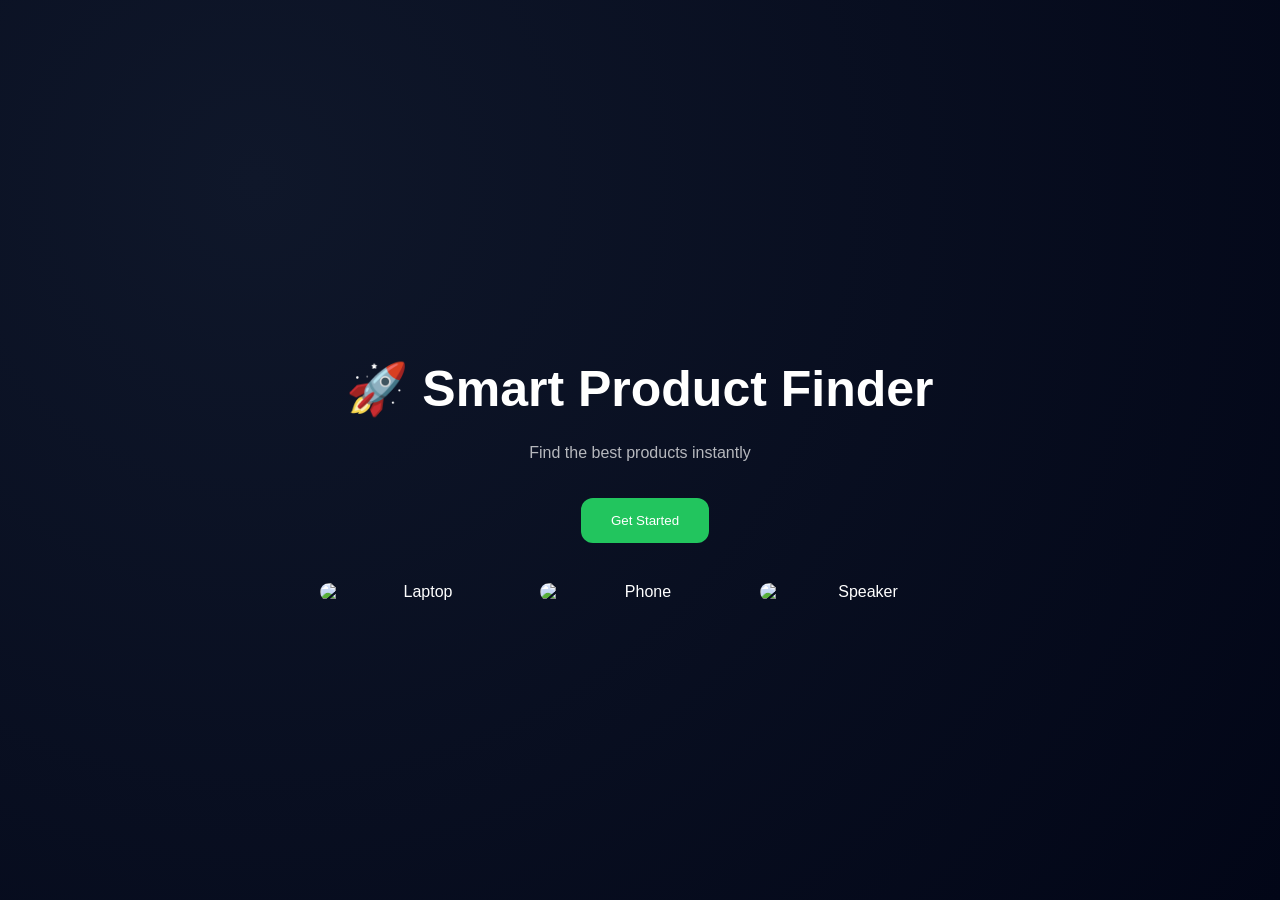
==== commit e86e75eb: "fixed mobile image issue" ====
--- a/index.html
+++ b/index.html
@@ -18,9 +18,9 @@
 
 <div class="hero-images">
 
-    <img src="https://images.unsplash.com/photo-1517336714731-489689fd1ca8">
-    <img src="https://images.unsplash.com/photo-1511707171634-5f897ff02aa9">
-    <img src="https://images.unsplash.com/photo-1496181133206-80ce9b88a853">
+    <img src="static/images/laptop.jpg" alt="Laptop">
+    <img src="static/images/phone.jpg" alt="Phone">
+    <img src="static/images/speaker.jpg" alt="Speaker">
 
 </div>
 
